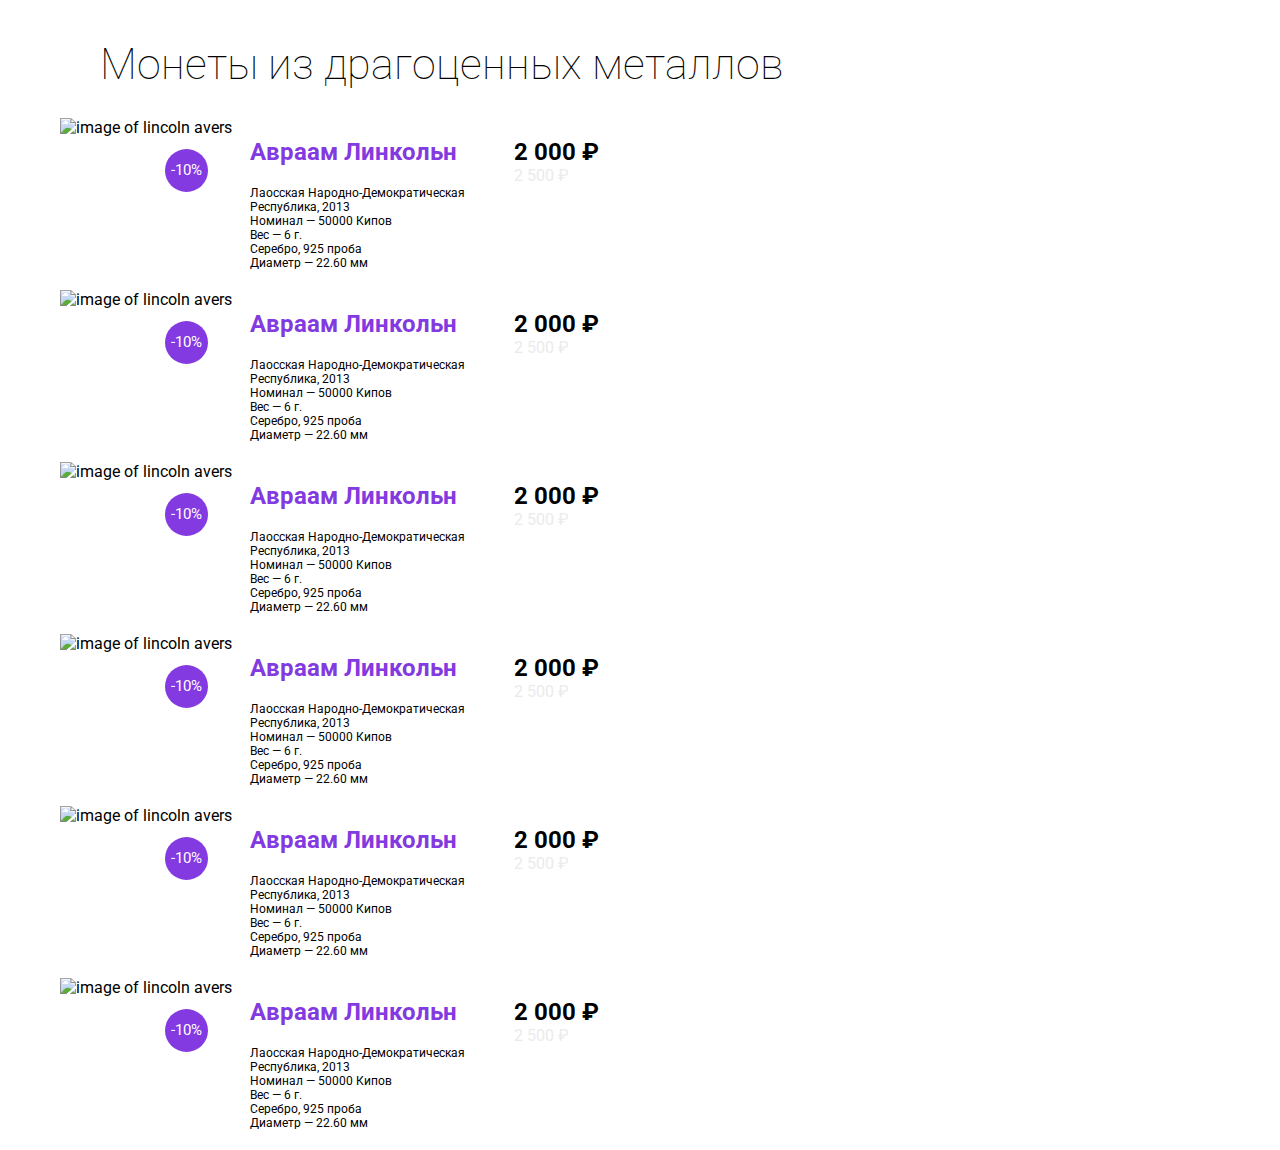
==== index.html @ c7b8ab3d "commit" ====
<!DOCTYPE html>
<html>

<head>
    <link rel="stylesheet" href="https://use.fontawesome.com/releases/v5.8.1/css/all.css">
    <link href="https://fonts.googleapis.com/css?family=Roboto&display=swap" rel="stylesheet">
    <meta charset="UTF-8">
    <link rel="stylesheet" href="style.css">
    <title>Монеты из драгоценных металлов</title>
</head>

<body>
    <h1 class="header">Монеты из драгоценных металлов</h1>
    <div class="main">
        <section class="bar">
            <div class="penny">
                <img class="frontside" src="C:\Bootcamp\RashadMProject1\images\avers\alincoln.png" alt="image of lincoln avers" />
                <p class="sale">-10%</p>
            </div>
            <div class="about">
                <h2 class="coin-header"><a href="C:\Bootcamp\RashadMProject1\coins\lincoln.html">Авраам Линкольн</a></h2>
                <ul class="coin-elements">
                    <li>Лаосская Народно-Демократическая Республика, 2013</li>
                    <li>Номинал — 50000 Кипов</li>
                    <li>Вес — 6 г.</li>
                    <li>Серебро, 925 проба</li>
                    <li>Диаметр — 22.60 мм</li>
                </ul>
            </div>
            <div class="price">
                <h2 class="new-price">2 000 ₽</h2>
                <p class="old-price">2 500 ₽</p>
            </div>
        </section>
        <section class="bar">
            <div class="penny">
                <img class="frontside" src="C:\Bootcamp\RashadMProject1\images\avers\alincoln.png" alt="image of lincoln avers" />
                <p class="sale">-10%</p>
            </div>
            <div class="about">
                <h2 class="coin-header">Авраам Линкольн</h2>
                <ul class="coin-elements">
                    <li>Лаосская Народно-Демократическая Республика, 2013</li>
                    <li>Номинал — 50000 Кипов</li>
                    <li>Вес — 6 г.</li>
                    <li>Серебро, 925 проба</li>
                    <li>Диаметр — 22.60 мм</li>
                </ul>
            </div>
            <div class="price">
                <h2 class="new-price">2 000 ₽</h2>
                <p class="old-price">2 500 ₽</p>
            </div>
        </section>
        <section class="bar">
            <div class="penny">
                <img class="frontside" src="C:\Bootcamp\RashadMProject1\images\avers\alincoln.png" alt="image of lincoln avers" />
                <p class="sale">-10%</p>
            </div>
            <div class="about">
                <h2 class="coin-header">Авраам Линкольн</h2>
                <ul class="coin-elements">
                    <li>Лаосская Народно-Демократическая Республика, 2013</li>
                    <li>Номинал — 50000 Кипов</li>
                    <li>Вес — 6 г.</li>
                    <li>Серебро, 925 проба</li>
                    <li>Диаметр — 22.60 мм</li>
                </ul>
            </div>
            <div class="price">
                <h2 class="new-price">2 000 ₽</h2>
                <p class="old-price">2 500 ₽</p>
            </div>
        </section>
        <section class="bar">
            <div class="penny">
                <img class="frontside" src="C:\Bootcamp\RashadMProject1\images\avers\alincoln.png" alt="image of lincoln avers" />
                <p class="sale">-10%</p>
            </div>
            <div class="about">
                <h2 class="coin-header">Авраам Линкольн</h2>
                <ul class="coin-elements">
                    <li>Лаосская Народно-Демократическая Республика, 2013</li>
                    <li>Номинал — 50000 Кипов</li>
                    <li>Вес — 6 г.</li>
                    <li>Серебро, 925 проба</li>
                    <li>Диаметр — 22.60 мм</li>
                </ul>
            </div>
            <div class="price">
                <h2 class="new-price">2 000 ₽</h2>
                <p class="old-price">2 500 ₽</p>
            </div>
        </section>
        <section class="bar">
            <div class="penny">
                <img class="frontside" src="C:\Bootcamp\RashadMProject1\images\avers\alincoln.png" alt="image of lincoln avers" />
                <p class="sale">-10%</p>
            </div>
            <div class="about">
                <h2 class="coin-header">Авраам Линкольн</h2>
                <ul class="coin-elements">
                    <li>Лаосская Народно-Демократическая Республика, 2013</li>
                    <li>Номинал — 50000 Кипов</li>
                    <li>Вес — 6 г.</li>
                    <li>Серебро, 925 проба</li>
                    <li>Диаметр — 22.60 мм</li>
                </ul>
            </div>
            <div class="price">
                <h2 class="new-price">2 000 ₽</h2>
                <p class="old-price">2 500 ₽</p>
            </div>
        </section>
        <section class="bar">
            <div class="penny">
                <img class="frontside" src="C:\Bootcamp\RashadMProject1\images\avers\alincoln.png" alt="image of lincoln avers" />
                <p class="sale">-10%</p>
            </div>
            <div class="about">
                <h2 class="coin-header">Авраам Линкольн</h2>
                <ul class="coin-elements">
                    <li>Лаосская Народно-Демократическая Республика, 2013</li>
                    <li>Номинал — 50000 Кипов</li>
                    <li>Вес — 6 г.</li>
                    <li>Серебро, 925 проба</li>
                    <li>Диаметр — 22.60 мм</li>
                </ul>
            </div>
            <div class="price">
                <h2 class="new-price">2 000 ₽</h2>
                <p class="old-price">2 500 ₽</p>
            </div>
        </section>


    </div>
</body>

</html>
---- style.css ----
body {
    font-family: 'Roboto', sans-serif;
    margin: 0;
    padding: 0;
    position: relative;
}

.header {
    font-size: 43px;
    font-weight: lighter;
    line-height: 100%;
    line-height: 50px;
    margin-top: 39px;
    margin-left: 100px;
    margin-right: 87px;
}


/*__________________Main style________________*/

.main {
    max-width: 1280px;
    margin: 0px;
    display: flex;
    flex-wrap: wrap;
    flex-direction: row;
    margin-left: 60px;
    justify-content: flex-start;
    min-width: 960px;
}


/*__________________Bar style________________*/

.bar {
    display: flex;
    margin: 0;
    box-sizing: border-box;
    max-width: 690px;
    min-width: 400px;
}


/*__________________Penny style________________*/

.penny {
    position: relative;
    margin: 0;
    padding: 0;
}

.frontside {
    display: flex;
    align-items: center;
    justify-content: center;
    width: 172px;
    height: 172px;
}

.sale {
    display: flex;
    font-size: 15px;
    color: white;
    background-color: #833AE0;
    border-radius: 50%;
    width: 43px;
    height: 43px;
    position: absolute;
    top: 31px;
    right: 24px;
    margin: 0;
    justify-content: center;
    align-items: center;
}


/*__________________About style________________*/

.about {
    padding: 0;
    width: 224px;
    margin: 0 0 0 18px;
}

.coin-elements {
    list-style: none;
    margin: 0;
    width: 100%;
    padding: 0;
    font-size: 12px;
}


/*__________________About - Coin Header________________*/

.coin-header a {
    color: #833AE0;
    text-decoration: none;
}


/*__________________price Block style________________*/

.price {
    margin: 0 40px 0 40px;
    padding: 0;
    width: 136px;
    height: 120px;
}


/*__________________price Header style________________*/

.new-price {
    margin-bottom: 0;
}


/*__________________Old Price________________*/

.old-price {
    color: #ebebeb;
    margin-top: 0;
}


/*__________________Coin Header________________*/

.coin-header {
    color: #833AE0;
}


/*__________________Coin Page________________*/

.coin-page {
    display: flex;
    align-items: center;
    justify-content: space-evenly;
    margin: auto;
    max-width: 920px;
    min-width: 600px;
}


/*__________________Coins Sides________________*/

.coin-sides {
    display: flex;
    flex-direction: column;
    flex: 1;
}

#avers {
    width: 463px;
    height: 463px;
    margin: 0 0 -54px 0;
}

#revers {
    width: 463px;
    height: 463px;
    margin: -54px 0 0 0;
}


/*__________________Coinpage Detailed info________________*/

.detailed-info {
    flex: 1;
    background-color: rgb(225, 225, 225);
    height: 672px;
    padding: 12px 44px;
}
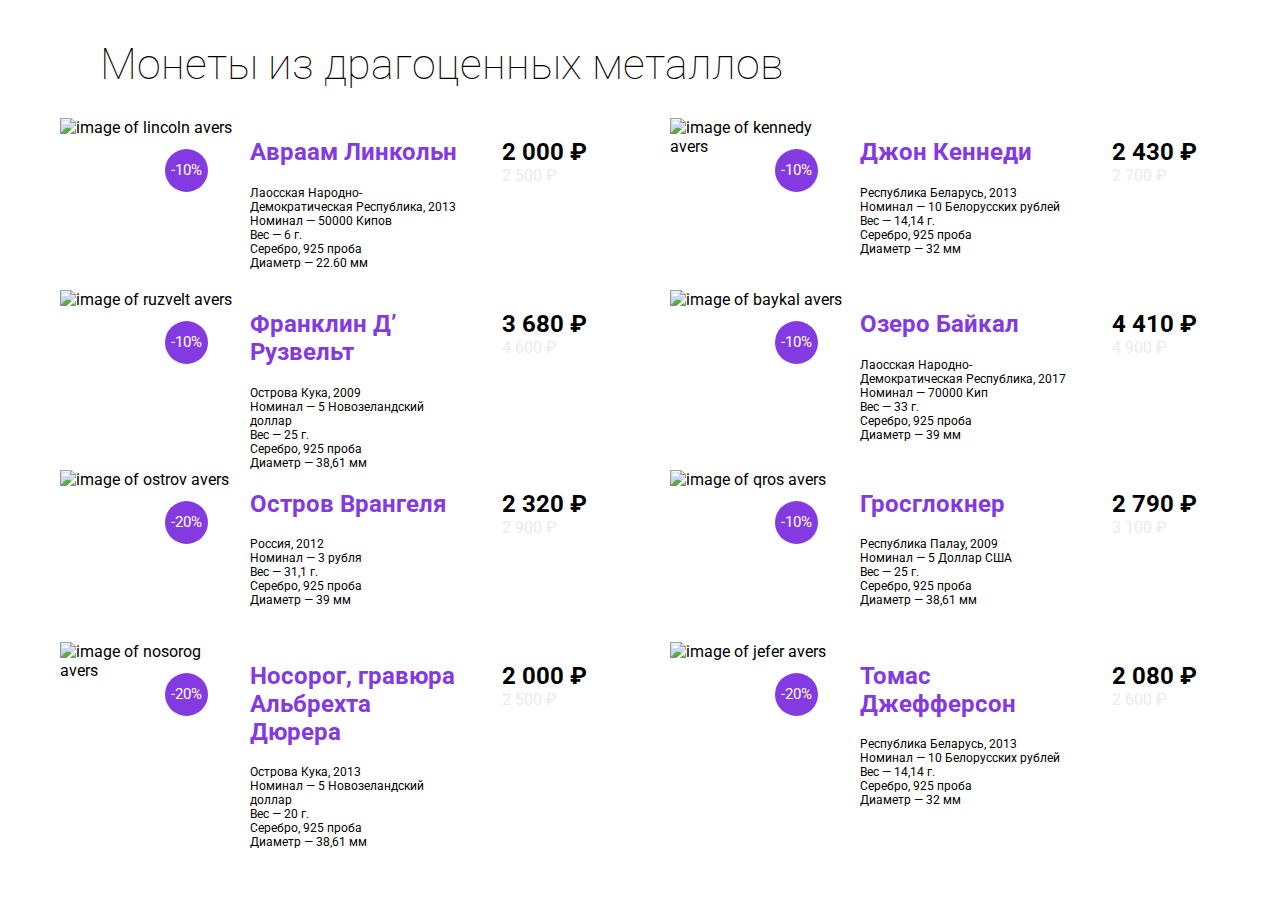
==== commit b55a2529: "commit" ====
--- a/index.html
+++ b/index.html
@@ -14,11 +14,11 @@
     <div class="main">
         <section class="bar">
             <div class="penny">
-                <img class="frontside" src="C:\Bootcamp\RashadMProject1\images\avers\alincoln.png" alt="image of lincoln avers" />
+                <img class="frontside" src="images\avers\alincoln.png" alt="image of lincoln avers" />
                 <p class="sale">-10%</p>
             </div>
             <div class="about">
-                <h2 class="coin-header"><a href="C:\Bootcamp\RashadMProject1\coins\lincoln.html">Авраам Линкольн</a></h2>
+                <h2 class="coin-header"><a href="coins\lincoln.html">Авраам Линкольн</a></h2>
                 <ul class="coin-elements">
                     <li>Лаосская Народно-Демократическая Республика, 2013</li>
                     <li>Номинал — 50000 Кипов</li>
@@ -34,17 +34,117 @@
         </section>
         <section class="bar">
             <div class="penny">
-                <img class="frontside" src="C:\Bootcamp\RashadMProject1\images\avers\alincoln.png" alt="image of lincoln avers" />
+                <img class="frontside" src="images\avers\akenned.png" alt="image of kennedy avers" />
                 <p class="sale">-10%</p>
             </div>
             <div class="about">
-                <h2 class="coin-header">Авраам Линкольн</h2>
+                <h2 class="coin-header"><a href="coins\kenned.html">Джон Кеннеди</a></h2>
                 <ul class="coin-elements">
-                    <li>Лаосская Народно-Демократическая Республика, 2013</li>
-                    <li>Номинал — 50000 Кипов</li>
-                    <li>Вес — 6 г.</li>
+                    <li>Республика Беларусь, 2013</li>
+                    <li>Номинал — 10 Белорусских рублей</li>
+                    <li>Вес — 14,14 г.</li>
                     <li>Серебро, 925 проба</li>
-                    <li>Диаметр — 22.60 мм</li>
+                    <li>Диаметр — 32 мм</li>
+                </ul>
+            </div>
+            <div class="price">
+                <h2 class="new-price">2 430 ₽</h2>
+                <p class="old-price">2 700 ₽</p>
+            </div>
+        </section>
+        <section class="bar">
+            <div class="penny">
+                <img class="frontside" src="images\avers\aruzvelt.png" alt="image of ruzvelt avers" />
+                <p class="sale">-10%</p>
+            </div>
+            <div class="about">
+                <h2 class="coin-header"><a href="coins\ruzvelt.html">Франклин Д’ Рузвельт</a></h2>
+                <ul class="coin-elements">
+                    <li>Острова Кука, 2009</li>
+                    <li>Номинал — 5 Новозеландский доллар</li>
+                    <li>Вес — 25 г.</li>
+                    <li>Серебро, 925 проба</li>
+                    <li>Диаметр — 38,61 мм</li>
+                </ul>
+            </div>
+            <div class="price">
+                <h2 class="new-price">3 680 ₽</h2>
+                <p class="old-price">4 600 ₽</p>
+            </div>
+        </section>
+        <section class="bar">
+            <div class="penny">
+                <img class="frontside" src="images\avers\abobr.png" alt="image of baykal avers" />
+                <p class="sale">-10%</p>
+            </div>
+            <div class="about">
+                <h2 class="coin-header"><a href="coins\baykal.html">Озеро Байкал</a></h2>
+                <ul class="coin-elements">
+                    <li>Лаосская Народно-Демократическая Республика, 2017</li>
+                    <li>Номинал — 70000 Кип</li>
+                    <li>Вес — 33 г.</li>
+                    <li>Серебро, 925 проба</li>
+                    <li>Диаметр — 39 мм</li>
+                </ul>
+            </div>
+            <div class="price">
+                <h2 class="new-price">4 410 ₽</h2>
+                <p class="old-price">4 900 ₽</p>
+            </div>
+        </section>
+        <section class="bar">
+            <div class="penny">
+                <img class="frontside" src="images\avers\alos.png" alt="image of ostrov avers" />
+                <p class="sale">-20%</p>
+            </div>
+            <div class="about">
+                <h2 class="coin-header"><a href="coins\ostov.html">Остров Врангеля</a></h2>
+                <ul class="coin-elements">
+                    <li>Россия, 2012</li>
+                    <li>Номинал — 3 рубля</li>
+                    <li>Вес — 31,1 г.</li>
+                    <li>Серебро, 925 проба</li>
+                    <li>Диаметр — 39 мм</li>
+                </ul>
+            </div>
+            <div class="price">
+                <h2 class="new-price">2 320 ₽</h2>
+                <p class="old-price">2 900 ₽</p>
+            </div>
+        </section>
+        <section class="bar">
+            <div class="penny">
+                <img class="frontside" src="images\avers\aqaqara.png" alt="image of qros avers" />
+                <p class="sale">-10%</p>
+            </div>
+            <div class="about">
+                <h2 class="coin-header"><a href="coins\qros.html">Гросглокнер</a></h2>
+                <ul class="coin-elements">
+                    <li>Республика Палау, 2009</li>
+                    <li>Номинал — 5 Доллар США</li>
+                    <li>Вес — 25 г.</li>
+                    <li>Серебро, 925 проба</li>
+                    <li>Диаметр — 38,61 мм</li>
+                </ul>
+            </div>
+            <div class="price">
+                <h2 class="new-price">2 790 ₽</h2>
+                <p class="old-price">3 100 ₽</p>
+            </div>
+        </section>
+        <section class="bar">
+            <div class="penny">
+                <img class="frontside" src="images\avers\aklen.png" alt="image of nosorog avers" />
+                <p class="sale">-20%</p>
+            </div>
+            <div class="about">
+                <h2 class="coin-header"><a href="coins\nosorog.html">Носорог, гравюра Альбрехта Дюрера</a></h2>
+                <ul class="coin-elements">
+                    <li>Острова Кука, 2013</li>
+                    <li>Номинал — 5 Новозеландский доллар</li>
+                    <li>Вес — 20 г.</li>
+                    <li>Серебро, 925 проба</li>
+                    <li>Диаметр — 38,61 мм</li>
                 </ul>
             </div>
             <div class="price">
@@ -54,85 +154,24 @@
         </section>
         <section class="bar">
             <div class="penny">
-                <img class="frontside" src="C:\Bootcamp\RashadMProject1\images\avers\alincoln.png" alt="image of lincoln avers" />
-                <p class="sale">-10%</p>
+                <img class="frontside" src="images\avers\ajefer.png" alt="image of jefer avers" />
+                <p class="sale">-20%</p>
             </div>
             <div class="about">
-                <h2 class="coin-header">Авраам Линкольн</h2>
+                <h2 class="coin-header"><a href="coins\jefer.html">Томас Джефферсон</a></h2>
                 <ul class="coin-elements">
-                    <li>Лаосская Народно-Демократическая Республика, 2013</li>
-                    <li>Номинал — 50000 Кипов</li>
-                    <li>Вес — 6 г.</li>
+                    <li>Республика Беларусь, 2013</li>
+                    <li>Номинал — 10 Белорусских рублей</li>
+                    <li>Вес — 14,14 г.</li>
                     <li>Серебро, 925 проба</li>
-                    <li>Диаметр — 22.60 мм</li>
+                    <li>Диаметр — 32 мм</li>
                 </ul>
             </div>
             <div class="price">
-                <h2 class="new-price">2 000 ₽</h2>
-                <p class="old-price">2 500 ₽</p>
+                <h2 class="new-price">2 080 ₽</h2>
+                <p class="old-price">2 600 ₽</p>
             </div>
         </section>
-        <section class="bar">
-            <div class="penny">
-                <img class="frontside" src="C:\Bootcamp\RashadMProject1\images\avers\alincoln.png" alt="image of lincoln avers" />
-                <p class="sale">-10%</p>
-            </div>
-            <div class="about">
-                <h2 class="coin-header">Авраам Линкольн</h2>
-                <ul class="coin-elements">
-                    <li>Лаосская Народно-Демократическая Республика, 2013</li>
-                    <li>Номинал — 50000 Кипов</li>
-                    <li>Вес — 6 г.</li>
-                    <li>Серебро, 925 проба</li>
-                    <li>Диаметр — 22.60 мм</li>
-                </ul>
-            </div>
-            <div class="price">
-                <h2 class="new-price">2 000 ₽</h2>
-                <p class="old-price">2 500 ₽</p>
-            </div>
-        </section>
-        <section class="bar">
-            <div class="penny">
-                <img class="frontside" src="C:\Bootcamp\RashadMProject1\images\avers\alincoln.png" alt="image of lincoln avers" />
-                <p class="sale">-10%</p>
-            </div>
-            <div class="about">
-                <h2 class="coin-header">Авраам Линкольн</h2>
-                <ul class="coin-elements">
-                    <li>Лаосская Народно-Демократическая Республика, 2013</li>
-                    <li>Номинал — 50000 Кипов</li>
-                    <li>Вес — 6 г.</li>
-                    <li>Серебро, 925 проба</li>
-                    <li>Диаметр — 22.60 мм</li>
-                </ul>
-            </div>
-            <div class="price">
-                <h2 class="new-price">2 000 ₽</h2>
-                <p class="old-price">2 500 ₽</p>
-            </div>
-        </section>
-        <section class="bar">
-            <div class="penny">
-                <img class="frontside" src="C:\Bootcamp\RashadMProject1\images\avers\alincoln.png" alt="image of lincoln avers" />
-                <p class="sale">-10%</p>
-            </div>
-            <div class="about">
-                <h2 class="coin-header">Авраам Линкольн</h2>
-                <ul class="coin-elements">
-                    <li>Лаосская Народно-Демократическая Республика, 2013</li>
-                    <li>Номинал — 50000 Кипов</li>
-                    <li>Вес — 6 г.</li>
-                    <li>Серебро, 925 проба</li>
-                    <li>Диаметр — 22.60 мм</li>
-                </ul>
-            </div>
-            <div class="price">
-                <h2 class="new-price">2 000 ₽</h2>
-                <p class="old-price">2 500 ₽</p>
-            </div>
-        </section>
-
 
     </div>
 </body>
--- a/style.css
+++ b/style.css
@@ -29,6 +29,11 @@
     min-width: 960px;
 }
 
+.two-bars {
+    display: flex;
+    flex-wrap: nowrap;
+}
+
 
 /*__________________Bar style________________*/
 
@@ -36,7 +41,7 @@
     display: flex;
     margin: 0;
     box-sizing: border-box;
-    max-width: 690px;
+    max-width: 50%;
     min-width: 400px;
 }
 
@@ -170,5 +175,73 @@
     flex: 1;
     background-color: rgb(225, 225, 225);
     height: 672px;
-    padding: 12px 44px;
+    padding: 12px 47px;
+    position: relative;
+}
+
+.detailed-info h1 {
+    font-weight: bolder;
+    font-size: 28px;
+    line-height: 33px;
+}
+
+.detailed-info-text {
+    font-size: 12px;
+}
+
+#margin-paragraph {
+    margin: 25px 0px;
+}
+
+.sn-no {
+    font-size: 11px;
+    margin: 25px 0px;
+}
+
+#artikul {
+    color: rgb(141, 139, 139);
+    font-size: 12px;
+    font-weight: lighter;
+}
+
+.rubl {
+    font-size: 33px;
+    font-weight: bolder;
+}
+
+.coin-details {
+    font-size: 12px;
+    display: flex;
+    border-collapse: collapse;
+}
+
+.coin-details td {
+    border: 1px solid rgb(172, 170, 170);
+}
+
+.coin-details tr:first-child td {
+    border-top: 0ch;
+}
+
+.coin-details tr td:first-child {
+    border-left: 0ch;
+}
+
+.coin-details tr:last-child td {
+    border-bottom: 0ch;
+}
+
+.coin-details tr td:last-child {
+    border-right: 0ch;
+}
+
+tr:nth-child(odd) {
+    background-color: whitesmoke;
+}
+
+#nazad {
+    display: block;
+    position: absolute;
+    bottom: 40px;
+    font-size: 12px;
 }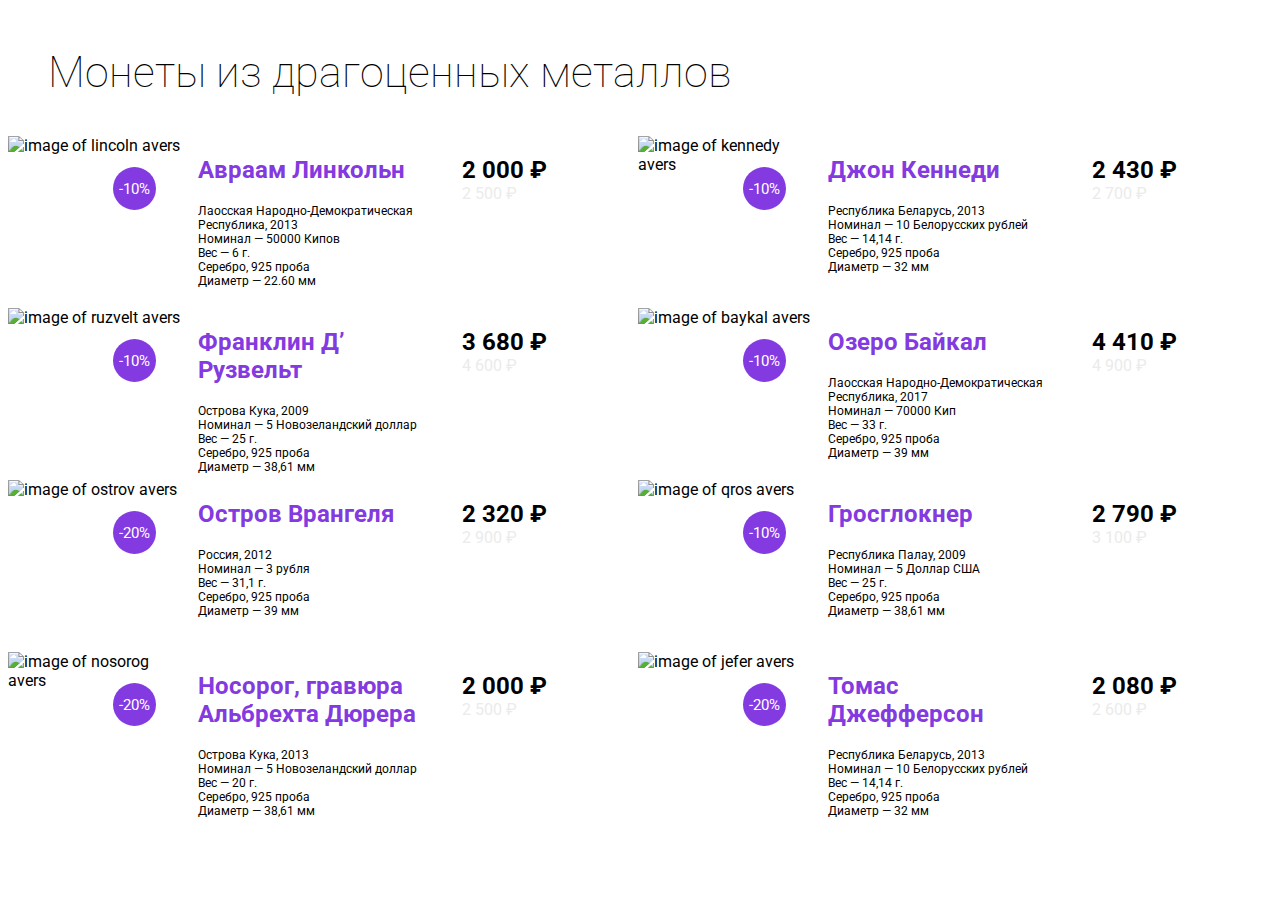
==== commit 3007c195: "commit" ====
--- a/index.html
+++ b/index.html
@@ -6,12 +6,13 @@
     <link href="https://fonts.googleapis.com/css?family=Roboto&display=swap" rel="stylesheet">
     <meta charset="UTF-8">
     <link rel="stylesheet" href="style.css">
-    <title>Монеты из драгоценных металлов</title>
+    <title>Список инвестиционных монет</title>
 </head>
 
 <body>
-    <h1 class="header">Монеты из драгоценных металлов</h1>
+
     <div class="main">
+        <h1 class="header">Монеты из драгоценных металлов</h1>
         <section class="bar">
             <div class="penny">
                 <img class="frontside" src="images\avers\alincoln.png" alt="image of lincoln avers" />
@@ -98,7 +99,7 @@
                 <p class="sale">-20%</p>
             </div>
             <div class="about">
-                <h2 class="coin-header"><a href="coins\ostov.html">Остров Врангеля</a></h2>
+                <h2 class="coin-header"><a href="coins\ostrov.html">Остров Врангеля</a></h2>
                 <ul class="coin-elements">
                     <li>Россия, 2012</li>
                     <li>Номинал — 3 рубля</li>
--- a/style.css
+++ b/style.css
@@ -1,247 +1,238 @@
-body {
-    font-family: 'Roboto', sans-serif;
-    margin: 0;
-    padding: 0;
-    position: relative;
-}
-
-.header {
-    font-size: 43px;
-    font-weight: lighter;
-    line-height: 100%;
-    line-height: 50px;
-    margin-top: 39px;
-    margin-left: 100px;
-    margin-right: 87px;
-}
-
-
-/*__________________Main style________________*/
-
-.main {
-    max-width: 1280px;
-    margin: 0px;
-    display: flex;
-    flex-wrap: wrap;
-    flex-direction: row;
-    margin-left: 60px;
-    justify-content: flex-start;
-    min-width: 960px;
-}
-
-.two-bars {
-    display: flex;
-    flex-wrap: nowrap;
-}
-
-
-/*__________________Bar style________________*/
-
-.bar {
-    display: flex;
-    margin: 0;
-    box-sizing: border-box;
-    max-width: 50%;
-    min-width: 400px;
-}
-
-
-/*__________________Penny style________________*/
-
-.penny {
-    position: relative;
-    margin: 0;
-    padding: 0;
-}
-
-.frontside {
-    display: flex;
-    align-items: center;
-    justify-content: center;
-    width: 172px;
-    height: 172px;
-}
-
-.sale {
-    display: flex;
-    font-size: 15px;
-    color: white;
-    background-color: #833AE0;
-    border-radius: 50%;
-    width: 43px;
-    height: 43px;
-    position: absolute;
-    top: 31px;
-    right: 24px;
-    margin: 0;
-    justify-content: center;
-    align-items: center;
-}
-
-
-/*__________________About style________________*/
-
-.about {
-    padding: 0;
-    width: 224px;
-    margin: 0 0 0 18px;
-}
-
-.coin-elements {
-    list-style: none;
-    margin: 0;
-    width: 100%;
-    padding: 0;
-    font-size: 12px;
-}
-
-
-/*__________________About - Coin Header________________*/
-
-.coin-header a {
-    color: #833AE0;
-    text-decoration: none;
-}
-
-
-/*__________________price Block style________________*/
-
-.price {
-    margin: 0 40px 0 40px;
-    padding: 0;
-    width: 136px;
-    height: 120px;
-}
-
-
-/*__________________price Header style________________*/
-
-.new-price {
-    margin-bottom: 0;
-}
-
-
-/*__________________Old Price________________*/
-
-.old-price {
-    color: #ebebeb;
-    margin-top: 0;
-}
-
-
-/*__________________Coin Header________________*/
-
-.coin-header {
-    color: #833AE0;
-}
-
-
-/*__________________Coin Page________________*/
-
-.coin-page {
-    display: flex;
-    align-items: center;
-    justify-content: space-evenly;
-    margin: auto;
-    max-width: 920px;
-    min-width: 600px;
-}
-
-
-/*__________________Coins Sides________________*/
-
-.coin-sides {
-    display: flex;
-    flex-direction: column;
-    flex: 1;
-}
-
-#avers {
-    width: 463px;
-    height: 463px;
-    margin: 0 0 -54px 0;
-}
-
-#revers {
-    width: 463px;
-    height: 463px;
-    margin: -54px 0 0 0;
-}
-
-
-/*__________________Coinpage Detailed info________________*/
-
-.detailed-info {
-    flex: 1;
-    background-color: rgb(225, 225, 225);
-    height: 672px;
-    padding: 12px 47px;
-    position: relative;
-}
-
-.detailed-info h1 {
-    font-weight: bolder;
-    font-size: 28px;
-    line-height: 33px;
-}
-
-.detailed-info-text {
-    font-size: 12px;
-}
-
-#margin-paragraph {
-    margin: 25px 0px;
-}
-
-.sn-no {
-    font-size: 11px;
-    margin: 25px 0px;
-}
-
-#artikul {
-    color: rgb(141, 139, 139);
-    font-size: 12px;
-    font-weight: lighter;
-}
-
-.rubl {
-    font-size: 33px;
-    font-weight: bolder;
-}
-
-.coin-details {
-    font-size: 12px;
-    display: flex;
-    border-collapse: collapse;
-}
-
-.coin-details td {
-    border: 1px solid rgb(172, 170, 170);
-}
-
-.coin-details tr:first-child td {
-    border-top: 0ch;
-}
-
-.coin-details tr td:first-child {
-    border-left: 0ch;
-}
-
-.coin-details tr:last-child td {
-    border-bottom: 0ch;
-}
-
-.coin-details tr td:last-child {
-    border-right: 0ch;
-}
-
-tr:nth-child(odd) {
-    background-color: whitesmoke;
-}
-
-#nazad {
-    display: block;
-    position: absolute;
-    bottom: 40px;
-    font-size: 12px;
-}+    body {
+        font-family: 'Roboto', sans-serif;
+    }
+    
+    .header {
+        font-size: 43px;
+        font-weight: lighter;
+        line-height: 100%;
+        line-height: 50px;
+        margin: 39px 40px;
+    }
+    /*__________________Main style________________*/
+    
+    .main {
+        max-width: 1280px;
+        margin: 0px auto;
+        display: flex;
+        flex-wrap: wrap;
+        flex-direction: row;
+        justify-content: flex-start;
+        min-width: 960px;
+    }
+    
+    .two-bars {
+        display: flex;
+        flex-wrap: nowrap;
+    }
+    /*__________________Bar style________________*/
+    
+    .bar {
+        display: flex;
+        margin: 0;
+        box-sizing: border-box;
+        max-width: 50%;
+        min-width: 400px;
+    }
+    /*__________________Penny style________________*/
+    
+    .penny {
+        position: relative;
+        margin: 0;
+        padding: 0;
+    }
+    
+    .frontside {
+        display: flex;
+        align-items: center;
+        justify-content: center;
+        width: 172px;
+        height: 172px;
+    }
+    
+    .sale {
+        display: flex;
+        font-size: 15px;
+        color: white;
+        background-color: #833AE0;
+        border-radius: 50%;
+        width: 43px;
+        height: 43px;
+        position: absolute;
+        top: 31px;
+        right: 24px;
+        margin: 0;
+        justify-content: center;
+        align-items: center;
+    }
+    /*__________________About style________________*/
+    
+    .about {
+        padding: 0;
+        width: 224px;
+        margin: 0 0 0 18px;
+    }
+    
+    .coin-elements {
+        list-style: none;
+        margin: 0;
+        width: 100%;
+        padding: 0;
+        font-size: 12px;
+    }
+    /*__________________About - Coin Header________________*/
+    
+    .coin-header a {
+        color: #833AE0;
+        text-decoration: none;
+    }
+    /*__________________price Block style________________*/
+    
+    .price {
+        margin: 0 40px 0 40px;
+        padding: 0;
+        width: 136px;
+        height: 120px;
+    }
+    /*__________________price Header style________________*/
+    
+    .new-price {
+        margin-bottom: 0;
+    }
+    /*__________________Old Price________________*/
+    
+    .old-price {
+        color: #ebebeb;
+        margin-top: 0;
+    }
+    /*__________________Coin Header________________*/
+    
+    .coin-header {
+        color: #833AE0;
+    }
+    /*__________________Coin Page________________*/
+    
+    .coin-page {
+        display: flex;
+        align-items: center;
+        justify-content: space-evenly;
+        margin: auto;
+        max-width: 920px;
+        min-width: 600px;
+    }
+    /*__________________Coins Sides________________*/
+    
+    .coin-sides {
+        display: flex;
+        flex-direction: column;
+        flex: 1;
+    }
+    
+    #avers {
+        width: 463px;
+        height: 463px;
+        margin: 0 0 -54px 0;
+    }
+    
+    #revers {
+        width: 463px;
+        height: 463px;
+        margin: -54px 0 0 0;
+    }
+    
+    #avers-nosorog {
+        width: 550px;
+        height: 550px;
+        margin: 0 0 -54px 0;
+    }
+    
+    #revers-nosorog {
+        width: 550px;
+        height: 550px;
+        margin: -54px 0 0 0;
+    }
+    /*__________________Coinpage Detailed info________________*/
+    
+    .detailed-info {
+        flex: 1;
+        background-color: rgb(225, 225, 225);
+        height: 672px;
+        padding: 12px 47px;
+        position: relative;
+        overflow: hidden;
+    }
+    
+    #nosorog-detailed-info {
+        flex: 1;
+        background-color: rgb(225, 225, 225);
+        height: 850px;
+        padding: 12px 47px;
+        position: relative;
+        overflow: hidden;
+    }
+    
+    .detailed-info h1 {
+        font-weight: bolder;
+        font-size: 28px;
+        line-height: 33px;
+    }
+    
+    .detailed-info-text {
+        font-size: 12px;
+    }
+    
+    #margin-paragraph {
+        margin: 25px 0px;
+    }
+    
+    .sn-no {
+        font-size: 11px;
+        margin: 25px 0px;
+    }
+    
+    #artikul {
+        color: rgb(141, 139, 139);
+        font-size: 12px;
+        font-weight: lighter;
+    }
+    
+    .rubl {
+        font-size: 33px;
+        font-weight: bolder;
+    }
+    
+    .coin-details {
+        font-size: 12px;
+        border-collapse: collapse;
+    }
+    
+    .coin-details td {
+        border: 1px solid rgb(172, 170, 170);
+        padding: 3px;
+    }
+    
+    .coin-details tr:first-child td {
+        border-top: 0ch;
+    }
+    
+    .coin-details tr td:first-child {
+        border-left: 0ch;
+    }
+    
+    .coin-details tr:last-child td {
+        border-bottom: 0ch;
+    }
+    
+    .coin-details tr td:last-child {
+        border-right: 0ch;
+    }
+    
+    tr:nth-child(odd) {
+        background-color: whitesmoke;
+    }
+    
+    #nazad {
+        display: block;
+        padding-top: 30px;
+        color: #833AE0;
+    }